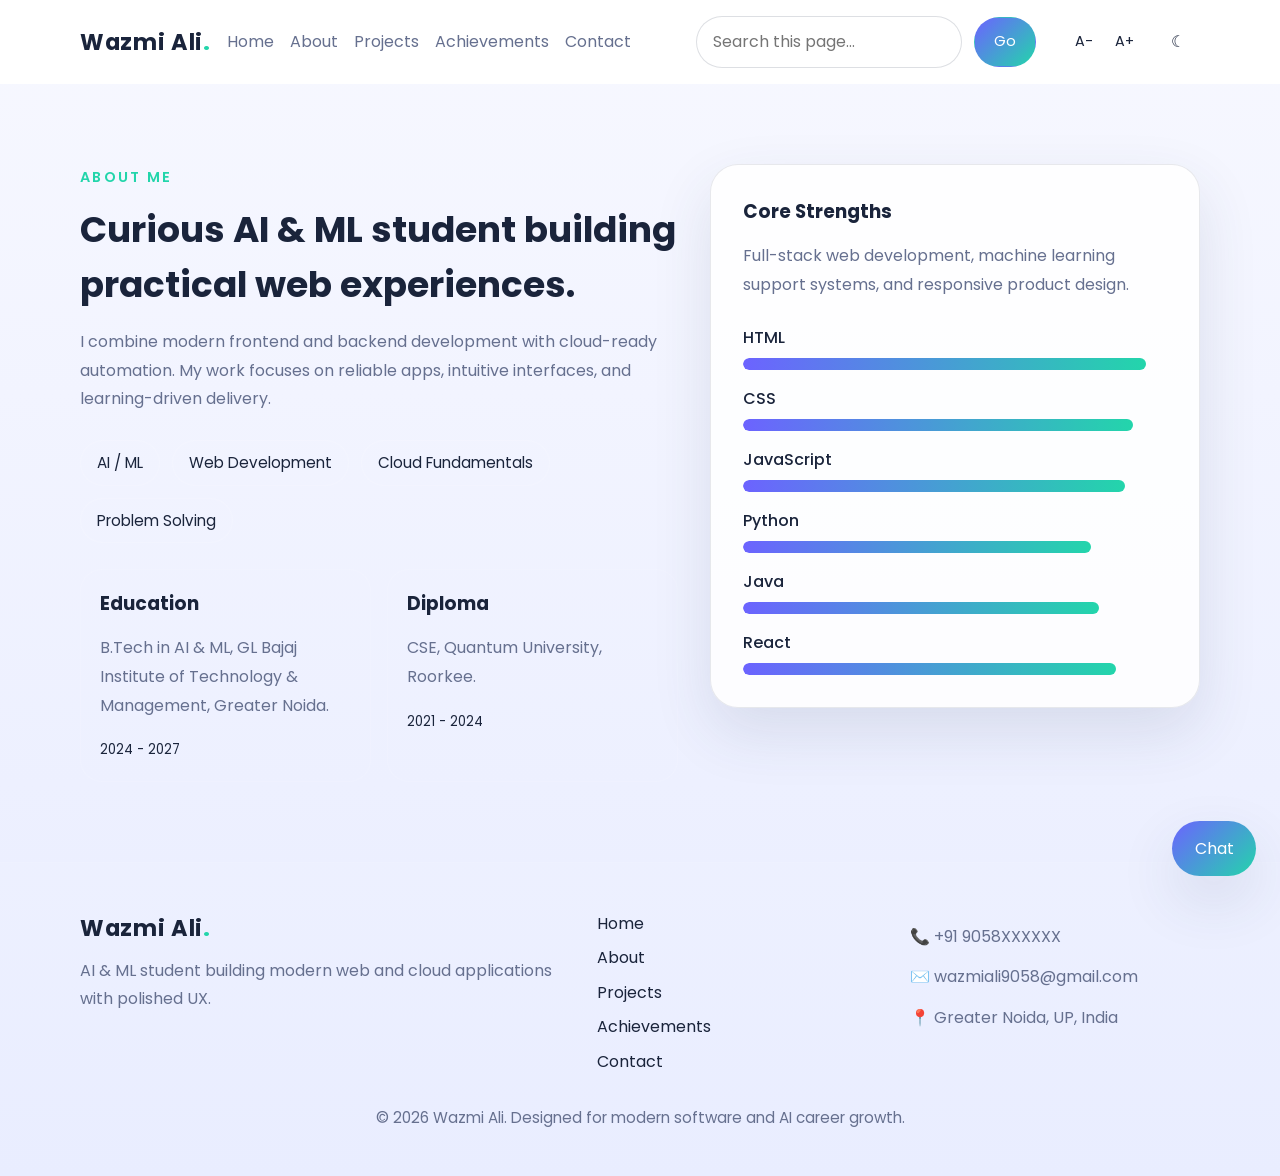
==== about.html @ 854f6082 "Initial upload Profile" ====
<!DOCTYPE html>
<html lang="en">

<head>
      <meta charset="UTF-8" />
      <meta name="viewport" content="width=device-width, initial-scale=1.0" />
      <title>About | Wazmi Ali</title>
      <link rel="preconnect" href="https://fonts.googleapis.com" />
      <link rel="preconnect" href="https://fonts.gstatic.com" crossorigin />
      <link href="https://fonts.googleapis.com/css2?family=Poppins:wght@300;400;500;600;700&family=Roboto:wght@300;400;500;700&display=swap"
            rel="stylesheet" />
      <link rel="stylesheet" href="style.css" />
</head>

<body>
      <div class="loader" id="loader">
            <div class="loader-ring"></div>
            <p>Loading......</p>
      </div>

      <header class="topbar">
            <nav class="navbar container">
                  <a href="index.html" class="brand">Wazmi Ali<span>.</span></a>
                  <span class="page-title" id="pageTitle">About</span>
                  <button class="nav-toggle" id="navToggle" aria-label="Toggle navigation">
                        <span></span><span></span><span></span>
                  </button>
                  <div class="nav-menu" id="navMenu">
                        <button id="navClose" class="nav-close" aria-label="Close navigation">×</button>
                        <a href="index.html" class="nav-link">Home</a>
                        <a href="about.html" class="nav-link active">About</a>
                        <a href="projects.html" class="nav-link">Projects</a>
                        <a href="achievements.html" class="nav-link">Achievements</a>
                        <a href="contact.html" class="nav-link">Contact</a>
                  </div>
                  <form class="search-form" id="searchForm">
                        <input type="search" id="pageSearch" placeholder="Search this page..."
                              aria-label="Search this page" />
                        <button type="submit" class="btn btn-sm btn-primary">Go</button>
                  </form>
                  <div class="font-controls">
                        <button id="fontDecrease" aria-label="Decrease font size">A-</button>
                        <button id="fontIncrease" aria-label="Increase font size">A+</button>
                  </div>
                  <button class="theme-toggle" id="themeToggle" aria-label="Toggle dark mode">☾</button>
            </nav>

      </header>

      <main>
            <section class="section" id="about">
                  <div class="container section-grid">
                        <div class="section-intro fade-up">
                              <span class="section-tag">About Me</span>
                              <h2>Curious AI & ML student building practical web experiences.</h2>
                              <p>I combine modern frontend and backend development with cloud-ready automation. My work
                                    focuses on reliable apps, intuitive interfaces, and learning-driven delivery.</p>
                              <div class="about-badges">
                                    <span>AI / ML</span>
                                    <span>Web Development</span>
                                    <span>Cloud Fundamentals</span>
                                    <span>Problem Solving</span>
                              </div>
                              <div class="about-stats">
                                    <div>
                                          <h3>Education</h3>
                                          <p>B.Tech in AI & ML, GL Bajaj Institute of Technology & Management, Greater
                                                Noida.</p>
                                          <small>2024 - 2027</small>
                                    </div>
                                    <div>
                                          <h3>Diploma</h3>
                                          <p>CSE, Quantum University, Roorkee.</p>
                                          <small>2021 - 2024</small>
                                    </div>
                              </div>
                        </div>
                        <div class="skills-panel fade-up delay-1">
                              <div class="skill-block">
                                    <h3>Core Strengths</h3>
                                    <p>Full-stack web development, machine learning support systems, and responsive
                                          product design.</p>
                              </div>
                              <div class="skill-chart">
                                    <div class="skill-item">
                                          <span>HTML</span>
                                          <div class="progress">
                                                <div style="--width: 95%"></div>
                                          </div>
                                    </div>
                                    <div class="skill-item">
                                          <span>CSS</span>
                                          <div class="progress">
                                                <div style="--width: 92%"></div>
                                          </div>
                                    </div>
                                    <div class="skill-item">
                                          <span>JavaScript</span>
                                          <div class="progress">
                                                <div style="--width: 90%"></div>
                                          </div>
                                    </div>
                                    <div class="skill-item">
                                          <span>Python</span>
                                          <div class="progress">
                                                <div style="--width: 82%"></div>
                                          </div>
                                    </div>
                                    <div class="skill-item">
                                          <span>Java</span>
                                          <div class="progress">
                                                <div style="--width: 84%"></div>
                                          </div>
                                    </div>
                                    <div class="skill-item">
                                          <span>React</span>
                                          <div class="progress">
                                                <div style="--width: 88%"></div>
                                          </div>
                                    </div>
                              </div>
                        </div>
                  </div>
            </section>
      </main>

      <footer class="site-footer">
            <div class="container footer-grid">
                  <div class="footer-brand">
                        <a href="index.html" class="brand">Wazmi Ali<span>.</span></a>
                        <p>AI & ML student building modern web and cloud applications with polished UX.</p>
                  </div>
                  <div class="footer-links">
                        <a href="index.html">Home</a>
                        <a href="about.html">About</a>
                        <a href="projects.html">Projects</a>
                        <a href="achievements.html">Achievements</a>
                        <a href="contact.html">Contact</a>
                  </div>
                  <div class="footer-contact">
                        <p>📞 +91 9058XXXXXX</p>
                        <p><a href="mailto:wazmiali9058@gmail.com">✉️ wazmiali9058@gmail.com</a></p>
                        <p>📍 Greater Noida, UP, India</p>
                  </div>
            </div>
            <p class="footer-copy">© 2026 Wazmi Ali. Designed for modern software and AI career growth.</p>
      </footer>

      <div class="chat-widget" id="chatWidget">
            <button class="chat-toggle" id="chatToggle">Chat</button>
            <div class="chat-panel" id="chatPanel">
                  <div class="chat-header">
                        <h3>Assistant</h3>
                        <button id="chatClose">×</button>
                  </div>
                  <div class="chat-body" id="chatBody">
                        <div class="chat-message bot">Hi! Ask me about the portfolio, skills, or projects.</div>
                  </div>
                  <div class="chat-input-row">
                        <input type="text" id="chatInput" placeholder="Ask a question..." />
                        <button id="chatSend">Send</button>
                  </div>
            </div>
      </div>

      <button class="scroll-top" id="scrollTop" aria-label="Scroll to top">↑</button>

      <div class="nav-overlay" id="navOverlay"></div>

      <script src="script.js"></script>
</body>

</html>
---- style.css ----
:root {
      --bg: #070b18;
      --surface: rgba(10, 16, 35, 0.92);
      --surface-soft: rgba(255, 255, 255, 0.08);
      --text: #edf2ff;
      --muted: #aab4d3;
      --primary: #6c63ff;
      --secondary: #23d5ab;
      --accent: #a274ff;
      --border: rgba(255, 255, 255, 0.12);
      --shadow: 0 28px 80px rgba(0, 0, 0, 0.18);
      --radius: 28px;
}

body {
      margin: 0;
      min-height: 100vh;
      font-family: 'Poppins', sans-serif;
      background: radial-gradient(circle at top left, rgba(108, 99, 255, 0.16), transparent 22%),
            radial-gradient(circle at bottom right, rgba(35, 213, 171, 0.14), transparent 18%),
            linear-gradient(180deg, #050816 0%, #0f1933 100%);
      color: var(--text);
      overflow-x: hidden;
}

body.dark {
      background: #0a0f1f;
      color: #e8ecff;
}

body.light {
      --bg: #f7f8ff;
      --surface: rgba(255, 255, 255, 0.9);
      --surface-soft: rgba(255, 255, 255, 0.95);
      --text: #1a243b;
      --muted: #66708f;
      --border: rgba(32, 42, 72, 0.12);
      --shadow: 0 24px 60px rgba(47, 63, 99, 0.12);
      background: linear-gradient(180deg, #f7f8ff 0%, #e8ecff 100%);
}

body.light .topbar {
      background: rgba(255, 255, 255, 0.92);
      border-bottom-color: rgba(17, 41, 97, 0.08);
}

body.light .glass-card,
body.light .skills-panel,
body.light .contact-info,
body.light .contact-form,
body.light .about-extra,
body.light .project-card,
body.light .loader {
      background: rgba(255, 255, 255, 0.86);
      color: var(--text);
      border-color: rgba(32, 42, 72, 0.1);
}

body.light .btn-secondary,
body.light .btn-outline,
body.light .search-form input,
body.light .chat-input-row input {
      background: rgba(255, 255, 255, 0.95);
      border-color: rgba(32, 42, 72, 0.15);
}

body.light .hero-bg {
      background: radial-gradient(circle at top center, rgba(108, 99, 255, 0.12), transparent 35%),
            radial-gradient(circle at bottom left, rgba(35, 213, 171, 0.12), transparent 30%);
}

img {
      max-width: 100%;
      display: block;
}

a {
      color: inherit;
      text-decoration: none;
}

button,
input,
textarea {
      font: inherit;
}

.container {
      width: min(1120px, calc(100% - 2rem));
      margin: 0 auto;
}

.topbar {
      position: sticky;
      top: 0;
      display: flex;
      align-items: center;
      justify-content: space-between;
      gap: 1rem;
      padding: 1rem 0;
      z-index: 100;
      background-color: #070d30;
}

.brand {
      font-size: 1.4rem;
      font-weight: 700;
      letter-spacing: 0.03em;
}

.brand span {
      color: var(--secondary);
}

.page-title {
      font-size: 1rem;
      font-weight: 500;
      color: var(--text);
      margin-left: 1rem;
      display: none;
}

.navbar {
      display: flex;
      align-items: center;
      gap: 1rem;
      flex-wrap: wrap;
      justify-content: space-between;
}

.nav-menu {
      display: flex;
      align-items: center;
      gap: 1rem;
      justify-content: flex-start;
      flex: 1 1 auto;
      min-width: 200px;
}

.search-form {
      display: flex;
      align-items: center;
      gap: 0.75rem;
      margin-left: auto;
      flex: 0 1 340px;
      min-width: 0;
}

.font-controls {
      display: flex;
      align-items: center;
      gap: 0.5rem;
      margin-left: 1rem;
}

.font-controls button {
      border: none;
      background: rgba(255, 255, 255, 0.05);
      color: var(--text);
      width: 32px;
      height: 32px;
      border-radius: 8px;
      cursor: pointer;
      font-size: 0.9rem;
      transition: background 0.25s ease;
}

.font-controls button:hover {
      background: rgba(108, 99, 255, 0.2);
}

.search-form input {
      min-width: 190px;
      max-width: 320px;
      flex: 1;
      border-radius: 999px;
      border: 1px solid rgba(255, 255, 255, 0.16);
      background: rgba(255, 255, 255, 0.08);
      color: var(--text);
      padding: 0.78rem 1rem;
      outline: none;
      transition: border-color 0.25s ease, box-shadow 0.25s ease;
}

.search-form input:focus {
      border-color: rgba(35, 213, 171, 0.75);
      box-shadow: 0 0 0 4px rgba(35, 213, 171, 0.12);
}

.search-feedback-container {
      padding: 0 0 0.6rem;
      display: none;
}

.search-highlight {
      background: rgba(35, 213, 171, 0.3);
      color: var(--text);
      border-radius: 0.35rem;
      padding: 0 0.15rem;
}

.nav-link {
      color: var(--muted);
      position: relative;
      transition: color 0.25s ease;
}

.nav-link::after {
      content: '';
      position: absolute;
      left: 0;
      bottom: -8px;
      width: 0;
      height: 2px;
      background: linear-gradient(90deg, var(--primary), var(--secondary));
      transition: width 0.25s ease;
}

.nav-link:hover,
.nav-link.active {
      color: var(--text);
}

.nav-link.active::after,
.nav-link:hover::after {
      width: 100%;
}

.theme-toggle,
.nav-toggle {
      border: none;
      background: rgba(255, 255, 255, 0.05);
      color: var(--text);
      width: 44px;
      height: 44px;
      border-radius: 16px;
      cursor: pointer;
}

.nav-toggle {
      display: none;
      flex-direction: column;
      justify-content: space-between;
      padding: 0.7rem 0.55rem;
}

.nav-toggle span {
      display: block;
      height: 3px;
      width: 22px;
      border-radius: 999px;
      background: var(--text);
}

.nav-close {
      display: none;
      align-self: flex-end;
      background: none;
      border: none;
      color: var(--text);
      font-size: 24px;
      cursor: pointer;
      padding: 0.5rem;
      margin-bottom: 0.5rem;
}

.hero-section {
      position: relative;
      padding: 4rem 0 6rem;
}

.hero-bg {
      position: absolute;
      inset: 0;
      background: radial-gradient(circle at top center, rgba(108, 99, 255, 0.18), transparent 35%),
            radial-gradient(circle at bottom left, rgba(35, 213, 171, 0.16), transparent 30%);
      pointer-events: none;
}

.hero-grid {
      display: grid;
      grid-template-columns: 1.2fr 0.8fr;
      align-items: center;
      gap: 2rem;
      position: relative;
      z-index: 1;
}

.hero-copy {
      max-width: 640px;
}

.badge {
      display: inline-flex;
      align-items: center;
      gap: 0.5rem;
      padding: 0.6rem 1rem;
      border-radius: 999px;
      font-size: 0.9rem;
      background: rgba(255, 255, 255, 0.04);
      border: 1px solid rgba(255, 255, 255, 0.1);
      margin-bottom: 1.5rem;
}

.hero-copy h1 {
      margin: 0;
      font-size: clamp(2.8rem, 5vw, 4.6rem);
      line-height: 1.02;
}

.hero-copy .accent {
      color: var(--secondary);
}

.tagline,
.section p,
.project-body p,
.info-card p {
      color: var(--muted);
      line-height: 1.8;
}

.info-card a {
      color: inherit;
      text-decoration: none;
}

.info-card a:hover {
      text-decoration: underline;
}

.typing-line {
      margin: 1.6rem 0 2rem;
      font-weight: 500;
      font-size: 1.05rem;
      display: inline-flex;
      align-items: center;
      gap: 0.5rem;
      color: var(--text);
}

.cursor {
      color: var(--secondary);
      animation: blink 1.2s infinite;
}

.typing-line span,
.typing-line .cursor {
      color: var(--text);
}

@keyframes blink {

      0%,
      50%,
      100% {
            opacity: 1;
      }

      25%,
      75% {
            opacity: 0;
      }
}

.hero-actions {
      display: flex;
      flex-wrap: wrap;
      gap: 1rem;
      margin-bottom: 1.8rem;
}

.hero-contact {
      display: grid;
      gap: 0.75rem;
      margin-bottom: 1.6rem;
      color: var(--muted);
      font-size: 0.98rem;
}

.hero-contact span {
      display: inline-flex;
      align-items: center;
      gap: 0.5rem;
}

.btn {
      display: inline-flex;
      align-items: center;
      justify-content: center;
      gap: 0.5rem;
      padding: 0.95rem 1.7rem;
      border-radius: 999px;
      border: 1px solid transparent;
      cursor: pointer;
      transition: transform 0.25s ease, background 0.25s ease, color 0.25s ease;
}

.btn:hover {
      transform: translateY(-2px);
}

.btn-primary {
      background: linear-gradient(135deg, var(--primary), var(--secondary));
      color: #fff;
}

.btn-secondary,
.btn-outline {
      background: rgba(255, 255, 255, 0.05);
      border-color: rgba(255, 255, 255, 0.12);
      color: var(--text);
}

.btn-outline {
      color: var(--text);
}

.social-links {
      display: flex;
      flex-wrap: wrap;
      gap: 1rem;
}

.social-icon {
      padding: 0.9rem 1.1rem;
      border-radius: 16px;
      background: rgba(255, 255, 255, 0.05);
      color: var(--text);
      transition: transform 0.25s ease, background 0.25s ease;
}

.social-icon:hover {
      transform: translateY(-3px);
      background: rgba(108, 99, 255, 0.14);
}

.glass-card {
      position: relative;
      overflow: hidden;
      background: rgba(255, 255, 255, 0.05);
      border: 1px solid rgba(255, 255, 255, 0.1);
      backdrop-filter: blur(18px);
      border-radius: var(--radius);
      box-shadow: var(--shadow);
}

.profile-card {
      padding: 2rem;
}

.profile-frame {
      width: 100%;
      padding: 1rem;
      border-radius: 32px;
      background: linear-gradient(180deg, rgba(255, 255, 255, 0.14), rgba(255, 255, 255, 0.04));
      display: grid;
      place-items: center;
      margin-bottom: 1.5rem;
}

.profile-frame img {
      width: 100%;
      max-width: 240px;
      border-radius: 30px;
}

.profile-info h2 {
      margin: 0 0 0.75rem;
}

.profile-info p {
      margin: 0 0 1.25rem;
}

.profile-meta {
      display: flex;
      justify-content: space-between;
      align-items: center;
      gap: 1rem;
      padding: 1rem 1.2rem;
      background: rgba(255, 255, 255, 0.06);
      border-radius: 20px;
}

.profile-meta span {
      color: var(--muted);
}

.section {
      padding: 5rem 0;
}

.section-alt {
      background: rgba(255, 255, 255, 0.02);
}

.section-tag {
      font-size: 0.9rem;
      font-weight: 600;
      color: var(--secondary);
      text-transform: uppercase;
      letter-spacing: 0.16em;
}

.section h2 {
      margin-top: 0.8rem;
      margin-bottom: 1rem;
      font-size: clamp(2rem, 2.8vw, 3.2rem);
}

.section-grid {
      display: grid;
      grid-template-columns: 1.1fr 0.9fr;
      gap: 2rem;
      align-items: start;
}

.about-stats {
      display: flex;
      gap: 1rem;
      flex-wrap: wrap;
      margin-top: 1.6rem;
}

.about-badges {
      display: flex;
      flex-wrap: wrap;
      gap: 0.75rem;
      margin-top: 1.6rem;
}

.about-badges span {
      padding: 0.65rem 1rem;
      border-radius: 999px;
      background: rgba(255, 255, 255, 0.06);
      border: 1px solid rgba(255, 255, 255, 0.1);
      font-size: 0.95rem;
}

.about-extra {
      grid-column: 1 / -1;
      background: rgba(255, 255, 255, 0.05);
      border: 1px solid rgba(255, 255, 255, 0.1);
      border-radius: var(--radius);
      padding: 1.8rem;
      margin-top: 1.8rem;
}

.about-extra h3 {
      margin-top: 0;
}

.about-extra ul {
      margin: 0.85rem 0 0;
      padding-left: 1.25rem;
      color: var(--muted);
}

.about-extra li {
      margin-bottom: 0.65rem;
}

.about-stats div {
      background: rgba(255, 255, 255, 0.04);
      border: 1px solid rgba(255, 255, 255, 0.08);
      padding: 1.2rem;
      border-radius: 22px;
      flex: 1 1 160px;
}

.about-stats h3 {
      margin: 0 0 0.4rem;
}

.skills-panel {
      padding: 2rem;
      border-radius: var(--radius);
      background: rgba(255, 255, 255, 0.05);
      border: 1px solid rgba(255, 255, 255, 0.1);
      box-shadow: var(--shadow);
}

.skill-block h3 {
      margin: 0 0 0.4rem;
}

.skill-chart {
      display: grid;
      gap: 1rem;
      margin-top: 1.6rem;
}

.skill-item {
      display: grid;
      gap: 0.5rem;
}

.skill-item span {
      display: inline-flex;
      justify-content: space-between;
      font-weight: 500;
}

.progress {
      width: 100%;
      height: 0.75rem;
      border-radius: 999px;
      background: rgba(255, 255, 255, 0.1);
      overflow: hidden;
}

.progress div {
      width: var(--width);
      height: 100%;
      border-radius: inherit;
      background: linear-gradient(90deg, var(--primary), var(--secondary));
}

.section-header,
.project-filter,
.project-grid,
.contact-grid {
      margin-top: 2rem;
}

.project-filter {
      display: flex;
      flex-wrap: wrap;
      gap: 0.85rem;
      margin-bottom: 2rem;
}

.filter-btn {
      padding: 0.9rem 1.4rem;
      border-radius: 999px;
      border: 1px solid rgba(255, 255, 255, 0.1);
      background: rgba(255, 255, 255, 0.04);
      color: var(--text);
      cursor: pointer;
      transition: transform 0.25s ease, background 0.25s ease;
}

.filter-btn:hover,
.filter-btn.active {
      background: linear-gradient(135deg, rgba(108, 99, 255, 0.18), rgba(35, 213, 171, 0.18));
      transform: translateY(-1px);
}

.project-grid {
      display: grid;
      grid-template-columns: repeat(auto-fit, minmax(280px, 1fr));
      gap: 1.6rem;
}

.hero-grid {
      grid-template-columns: minmax(0, 1.2fr) minmax(0, 0.8fr);
      align-items: start;
      gap: 2rem;
}

.project-actions {
      justify-content: flex-start;
}

.hero-contact {
      font-size: 0.95rem;
}

.project-card {
      border-radius: 28px;
      overflow: hidden;
      background: rgba(255, 255, 255, 0.05);
      border: 1px solid rgba(255, 255, 255, 0.1);
      box-shadow: var(--shadow);
      transition: transform 0.35s ease, border-color 0.35s ease;
}

.project-card:hover {
      transform: translateY(-8px);
      border-color: rgba(108, 99, 255, 0.28);
}

.github-work-card {
      display: grid;
      grid-template-columns: 1fr;
      background: rgba(108, 99, 255, 0.08);
      border: 1px solid rgba(108, 99, 255, 0.18);
      padding: 1.8rem;
      border-radius: 28px;
      margin-bottom: 2rem;
}

.github-work-copy h3 {
      margin: 0 0 0.75rem;
}

.github-work-copy p {
      margin: 0 0 1rem;
      color: var(--secondary);
      line-height: 1.8;
}

.github-work-copy a {
      color: var(--primary);
      text-decoration: underline;
}

.lang-badges,
.project-tech-icons {
      display: flex;
      flex-wrap: wrap;
      gap: 0.65rem;
      margin-bottom: 1rem;
}

.lang-badges span,
.project-tech-icons span {
      display: inline-flex;
      align-items: center;
      padding: 0.5rem 0.9rem;
      border-radius: 999px;
      background: rgba(255, 255, 255, 0.08);
      border: 1px solid rgba(255, 255, 255, 0.12);
      font-size: 0.88rem;
      color: var(--secondary);
}

.project-thumb {
      height: 220px;
      background: linear-gradient(135deg, rgba(108, 99, 255, 0.25), rgba(35, 213, 171, 0.2));
      position: relative;
}

.project-thumb::after {
      content: '';
      position: absolute;
      inset: 0;
      background: radial-gradient(circle at top left, rgba(255, 255, 255, 0.18), transparent 25%);
}

.project-body {
      padding: 1.7rem;
}

.project-body h3 {
      margin: 0 0 0.85rem;
}

.tech-stack {
      color: var(--secondary);
      font-size: 0.95rem;
      margin-bottom: 1.35rem;
}

.project-actions {
      display: flex;
      gap: 0.85rem;
      flex-wrap: wrap;
}

.btn-sm {
      padding: 0.85rem 1.2rem;
      font-size: 0.92rem;
}

.project-more {
      margin-top: 1rem;
      padding: 1rem;
      background: rgba(255, 255, 255, 0.05);
      border-radius: 12px;
      border: 1px solid rgba(255, 255, 255, 0.1);
}

.project-more p {
      margin: 0 0 1rem 0;
      color: var(--secondary);
      line-height: 1.6;
}

.project-more p:last-child {
      margin-bottom: 0;
}

.achievements-grid {
      display: grid;
      grid-template-columns: repeat(auto-fit, minmax(300px, 1fr));
      gap: 2rem;
      margin-top: 2rem;
}

.achievement-card {
      border-radius: 28px;
      overflow: hidden;
      background: rgba(255, 255, 255, 0.05);
      border: 1px solid rgba(255, 255, 255, 0.1);
      box-shadow: var(--shadow);
      transition: transform 0.35s ease, border-color 0.35s ease;
}

.achievement-card:hover {
      transform: translateY(-8px);
      border-color: rgba(108, 99, 255, 0.28);
}

.achievement-thumb {
      height: 200px;
      background: linear-gradient(135deg, rgba(108, 99, 255, 0.25), rgba(35, 213, 171, 0.2));
      display: flex;
      align-items: center;
      justify-content: center;
      position: relative;
}

.achievement-thumb img {
      max-width: 100%;
      max-height: 100%;
      object-fit: contain;
}

.achievement-thumb::after {
      content: '';
      position: absolute;
      inset: 0;
      background: radial-gradient(circle at top left, rgba(255, 255, 255, 0.18), transparent 25%);
}

.achievement-body {
      padding: 1.7rem;
}

.achievement-body h3 {
      margin: 0 0 0.85rem;
}

.achievement-date {
      color: var(--secondary);
      font-size: 0.9rem;
      margin-top: 1rem;
}

.section .contact-grid {
      display: grid;
      grid-template-columns: 1fr 1.1fr;
      gap: 2rem;
      align-items: start;
}

.contact-info {
      padding: 2rem;
      border-radius: var(--radius);
      background: rgba(255, 255, 255, 0.05);
      border: 1px solid rgba(255, 255, 255, 0.1);
      box-shadow: var(--shadow);
}

.info-card {
      background: rgba(255, 255, 255, 0.05);
      border: 1px solid rgba(255, 255, 255, 0.1);
      padding: 1.3rem;
      border-radius: 22px;
      margin-top: 1rem;
}

.site-footer {
      padding: 3rem 0 2rem;
      background: rgba(255, 255, 255, 0.04);
      border-top: 1px solid rgba(255, 255, 255, 0.08);
}

.site-footer .footer-grid {
      display: grid;
      grid-template-columns: 1.7fr 1fr 1fr;
      gap: 1.5rem;
      align-items: start;
}

.footer-brand p,
.footer-contact p {
      margin: 0.75rem 0 0;
      color: var(--muted);
      line-height: 1.8;
}

.footer-contact a,
.hero-contact a {
      color: inherit;
      text-decoration: none;
}

.footer-contact a:hover,
.hero-contact a:hover {
      text-decoration: underline;
}

.footer-links {
      display: flex;
      flex-direction: column;
      gap: 0.6rem;
}

.footer-links a {
      color: var(--text);
      transition: color 0.2s ease;
}

.footer-links a:hover {
      color: var(--secondary);
}

.footer-copy {
      margin-top: 2rem;
      color: var(--muted);
      font-size: 0.95rem;
      text-align: center;
}

.contact-links {
      display: flex;
      gap: 0.85rem;
      flex-wrap: wrap;
      padding: 1.3rem;
}

.contact-links a {
      color: var(--text);
      background: rgba(255, 255, 255, 0.05);
      border-radius: 18px;
      padding: 0.75rem 1rem;
      transition: transform 0.25s ease, background 0.25s ease;
}

.contact-links a:hover {
      transform: translateY(-2px);
      background: rgba(108, 99, 255, 0.16);
}

.contact-form {
      padding: 2rem;
      border-radius: var(--radius);
      background: rgba(255, 255, 255, 0.05);
      border: 1px solid rgba(255, 255, 255, 0.1);
      box-shadow: var(--shadow);
}

.form-row {
      display: grid;
      gap: 0.7rem;
      margin-bottom: 1.3rem;
}

.form-row label {
      font-size: 0.95rem;
      color: var(--muted);
}

.form-row input,
.form-row textarea {
      width: 100%;
      border: 1px solid rgba(255, 255, 255, 0.12);
      background: rgba(255, 255, 255, 0.05);
      color: var(--text);
      padding: 1rem 1.1rem;
      border-radius: 18px;
      outline: none;
      transition: border-color 0.25s ease, box-shadow 0.25s ease;
}

.form-row input:focus,
.form-row textarea:focus {
      border-color: rgba(108, 99, 255, 0.55);
      box-shadow: 0 0 0 4px rgba(108, 99, 255, 0.12);
}

.form-result {
      margin-top: 1rem;
      min-height: 1.4rem;
      color: var(--secondary);
}

.chat-widget {
      position: fixed;
      right: 1.5rem;
      bottom: 1.5rem;
      z-index: 80;
}

.chat-toggle {
      border: none;
      border-radius: 999px;
      padding: 0.95rem 1.4rem;
      background: linear-gradient(135deg, var(--primary), var(--secondary));
      color: #fff;
      cursor: pointer;
      box-shadow: var(--shadow);
}

.loader {
      position: fixed;
      inset: 0;
      display: grid;
      place-items: center;
      gap: 1rem;
      background: #050917;
      z-index: 200;
      color: #fff;
}

.loader-ring {
      width: 72px;
      height: 72px;
      border: 6px solid rgba(255, 255, 255, 0.16);
      border-top-color: var(--secondary);
      border-radius: 50%;
      animation: spin 1.2s linear infinite;
}

@keyframes spin {
      to {
            transform: rotate(360deg);
      }
}

.chat-panel {
      width: min(340px, calc(100vw - 2rem));
      max-height: 520px;
      display: none;
      flex-direction: column;
      margin-top: 1rem;
      background: rgba(12, 18, 39, 0.96);
      border: 1px solid rgba(255, 255, 255, 0.12);
      border-radius: 28px;
      overflow: hidden;
      box-shadow: var(--shadow);
}

.chat-header {
      display: flex;
      align-items: center;
      justify-content: space-between;
      padding: 1rem 1.2rem;
      background: rgba(255, 255, 255, 0.05);
}

.chat-header h3 {
      margin: 0;
}

.chat-header button {
      border: none;
      background: none;
      font-size: 1.4rem;
      color: var(--text);
      cursor: pointer;
}

.chat-body {
      padding: 1rem;
      display: grid;
      gap: 0.85rem;
      max-height: 320px;
      overflow-y: auto;
}

.chat-message {
      max-width: 88%;
      padding: 0.95rem 1rem;
      border-radius: 22px;
      line-height: 1.6;
      color: var(--text);
}

.chat-message.bot {
      background: rgba(255, 255, 255, 0.08);
      align-self: start;
}

.chat-message.user {
      background: rgba(35, 213, 171, 0.12);
      align-self: end;
}

.chat-input-row {
      display: grid;
      grid-template-columns: 1fr auto;
      gap: 0.75rem;
      padding: 1rem;
      background: rgba(255, 255, 255, 0.03);
}

.chat-input-row input {
      padding: 0.95rem 1rem;
      border-radius: 18px;
      border: 1px solid rgba(255, 255, 255, 0.12);
      background: rgba(255, 255, 255, 0.05);
}

.chat-input-row button {
      border: none;
      border-radius: 18px;
      padding: 0.95rem 1rem;
      background: var(--secondary);
      color: #08101f;
      cursor: pointer;
}

.scroll-top {
      position: fixed;
      right: 1.5rem;
      bottom: 6rem;
      width: 48px;
      height: 48px;
      border-radius: 50%;
      border: none;
      background: linear-gradient(135deg, var(--primary), var(--secondary));
      color: #fff;
      cursor: pointer;
      display: none;
      align-items: center;
      justify-content: center;
      box-shadow: var(--shadow);
}

.fade-up {
      opacity: 0;
      transform: translateY(30px);
      transition: transform 0.8s ease, opacity 0.8s ease;
}

.fade-up.show {
      opacity: 1;
      transform: translateY(0);
}

.delay-1 {
      transition-delay: 0.18s;
}

@media (max-width: 980px) {

      .hero-grid,
      .section-grid,
      .project-grid,
      .contact-grid {
            grid-template-columns: 1fr;
      }

      .hero-grid {
            row-gap: 2rem;
      }

      .container {
            width: min(100%, calc(100% - 1.5rem));
      }

      .section {
            padding: 3.5rem 0;
      }

      .hero-copy {
            max-width: none;
      }

      .skills-panel,
      .about-extra,
      .contact-form,
      .profile-card {
            padding: 1.6rem;
      }

      .footer-grid {
            grid-template-columns: 1fr;
      }

      .project-filter {
            justify-content: flex-start;
      }

      .hero-section {
            padding-top: 3rem;
      }

      .nav-menu {
            position: fixed;
            top: 0;
            bottom: 0;
            left: 0;
            right: 0;
            background: rgba(8, 12, 28, 1);
            border: 1px solid rgba(255, 255, 255, 0.1);
            border-radius: 0;
            backdrop-filter: blur(18px);
            flex-direction: column;
            padding: 1rem;
            gap: 0.75rem;
            display: none;
            box-shadow: 0 32px 80px rgba(0, 0, 0, 0.2);
            z-index: 1001;
            pointer-events: none;
      }

      .nav-menu.show {
            display: flex;
            pointer-events: auto;
      }

      .nav-overlay {
            position: fixed;
            top: 0;
            left: 0;
            width: 100%;
            height: 100%;
            background: rgba(0, 0, 0, 0.5);
            z-index: 1000;
            display: none;
            transition: opacity 0.2s ease;
      }

      .nav-overlay.show {
            display: block;
      }

      .nav-toggle {
            display: flex;
      }

      .nav-close {
            display: block;
      }

      .search-form,
      .font-controls,
      .theme-toggle,
      .nav-toggle {
            width: auto;
      }

      .search-form,
      .font-controls,
      .theme-toggle {
            display: none;
      }

      .font-controls {
            margin-left: 0;
            margin-top: 0.75rem;
      }

      .nav-link {
            width: 100%;
            padding: 0.95rem 1rem;
            border-radius: 18px;
            background: rgba(255, 255, 255, 0.03);
            text-align: center;
            pointer-events: auto;
      }
}

@media (max-width: 760px) {
      .navbar {
            flex-wrap: wrap;
            align-items: flex-start;
      }

      .search-form {
            width: 100%;
            margin: 0.75rem 0 0;
      }

      .font-controls {
            margin-left: 0;
            margin-top: 0.75rem;
      }

      .search-form input {
            max-width: 100%;
      }

      .search-feedback-container {
            display: block;
      }

      .theme-toggle {
            margin-left: 0;
      }

      .hero-actions .btn,
      .social-links {
            width: 100%;
      }

      .hero-actions {
            gap: 0.8rem;
      }

      .hero-copy,
      .hero-card {
            width: 100%;
      }

      .project-thumb {
            height: 180px;
      }

      .hero-card,
      .project-card,
      .contact-info,
      .contact-form,
      .about-extra,
      .skills-panel {
            border-radius: 24px;
      }

      .section {
            padding: 2.8rem 0;
      }

      .project-grid {
            grid-template-columns: 1fr;
      }
}

.modal {
      display: none;
      position: fixed;
      z-index: 1000;
      left: 0;
      top: 0;
      width: 100%;
      height: 100%;
      background-color: rgba(0, 0, 0, 0.9);
      justify-content: center;
      align-items: center;
}

.modal-content {
      position: relative;
      width: 100vw;
      height: 100vh;
      display: flex;
      justify-content: center;
      align-items: center;
}

.modal-img {
      width: 100%;
      height: 100%;
      object-fit: contain;
}

.close {
      position: absolute;
      top: 20px;
      right: 20px;
      color: #fff;
      font-size: 40px;
      font-weight: bold;
      cursor: pointer;
      background: rgba(0, 0, 0, 0.5);
      border-radius: 50%;
      width: 50px;
      height: 50px;
      display: flex;
      justify-content: center;
      align-items: center;
      z-index: 1001;
}

.nav-btn {
      position: absolute;
      top: 50%;
      transform: translateY(-50%);
      background: rgba(0, 0, 0, 0.5);
      color: white;
      border: none;
      padding: 16px;
      cursor: pointer;
      font-size: 24px;
      border-radius: 50%;
      z-index: 1001;
}

.nav-btn:hover {
      background: rgba(0, 0, 0, 0.8);
}

.prev {
      left: 20px;
}

.next {
      right: 20px;
}

@media (max-width: 520px) {
      .hero-copy h1 {
            font-size: 2.8rem;
      }

      .hero-actions,
      .social-links {
            flex-direction: column;
      }

      .hero-contact {
            font-size: 0.92rem;
      }

      .btn,
      .btn-sm {
            width: 100%;
      }

      .footer-grid,
      .project-grid {
            grid-template-columns: 1fr;
      }

      .font-controls {
            display: none;
      }

      .chat-widget {
            left: 0.75rem;
            right: 0.75rem;
            bottom: 1rem;
      }

      .chat-panel {
            width: min(100%, calc(100vw - 1.5rem));
            right: 0;
            left: 0;
            margin: 0 auto;
            border-radius: 20px;
      }

      .about-stats {
            flex-direction: column;
      }
}

body.dark {
      --bg: #050713;
      --surface: rgba(8, 12, 26, 0.93);
      --surface-soft: rgba(255, 255, 255, 0.04);
      --text: #e8edff;
      --muted: #abb6dc;
      --border: rgba(255, 255, 255, 0.08);
}
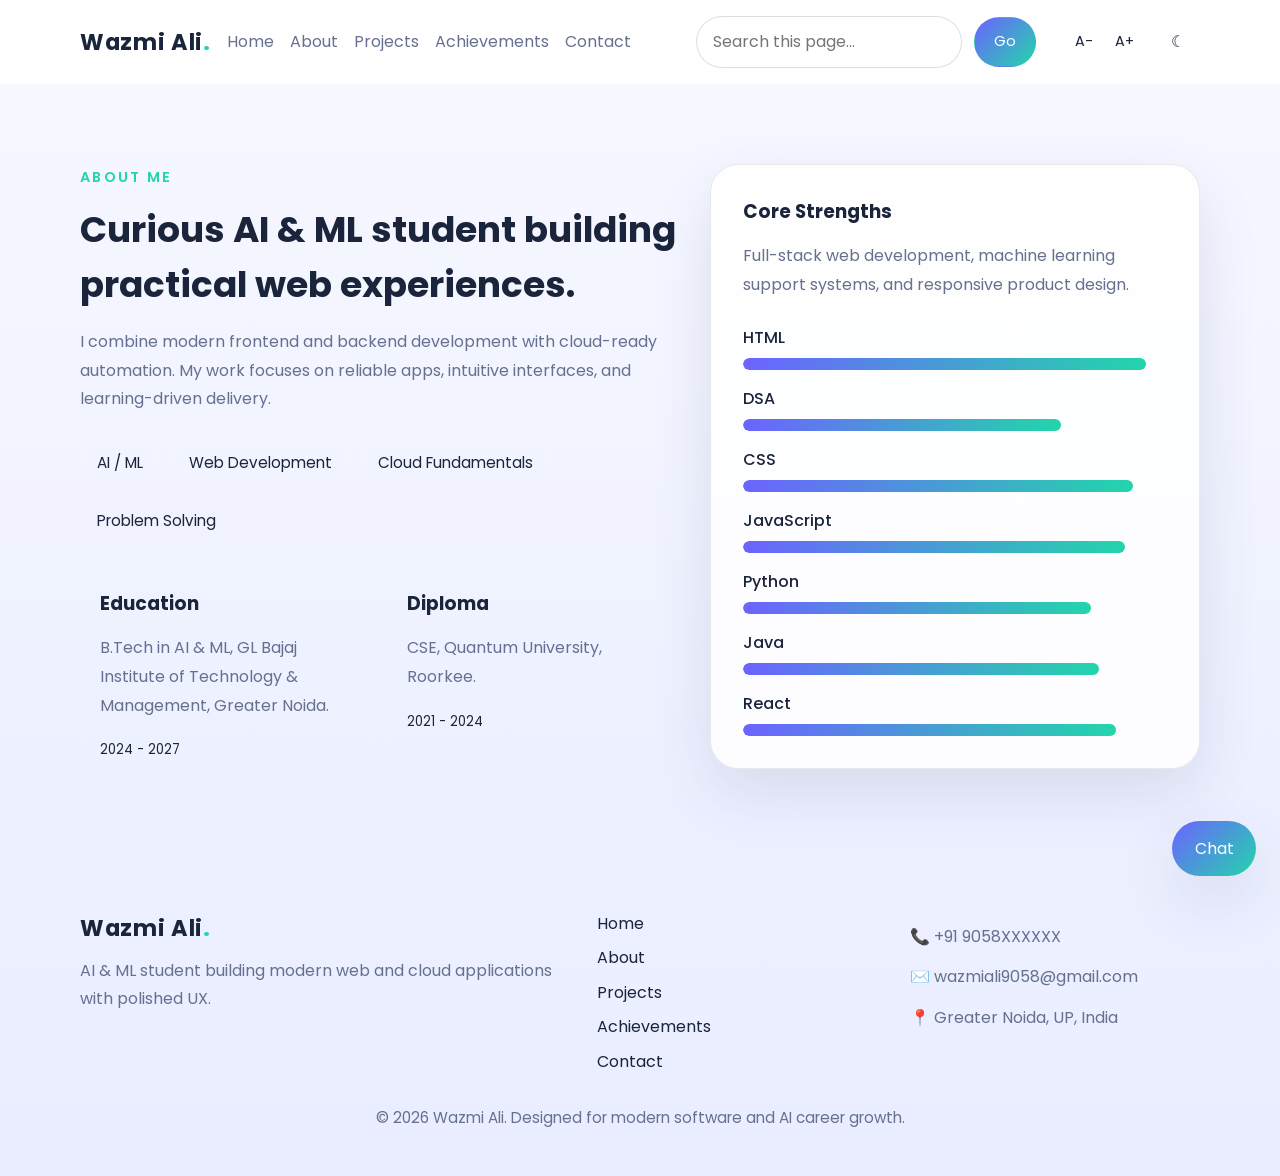
==== commit 0a73b264: "New Update profile" ====
--- a/about.html
+++ b/about.html
@@ -15,14 +15,15 @@
 <body>
       <div class="loader" id="loader">
             <div class="loader-ring"></div>
-            <p>Loading......</p>
+            <p>Loading</p>
       </div>
 
       <header class="topbar">
             <nav class="navbar container">
                   <a href="index.html" class="brand">Wazmi Ali<span>.</span></a>
                   <span class="page-title" id="pageTitle">About</span>
-                  <button class="nav-toggle" id="navToggle" aria-label="Toggle navigation">
+                  <button class="nav-toggle" id="navToggle" aria-label="Toggle navigation" aria-controls="navMenu"
+                        aria-expanded="false">
                         <span></span><span></span><span></span>
                   </button>
                   <div class="nav-menu" id="navMenu">
@@ -86,6 +87,12 @@
                                           <span>HTML</span>
                                           <div class="progress">
                                                 <div style="--width: 95%"></div>
+                                          </div>
+                                    </div>
+                                    <div class="skill-item">
+                                          <span>DSA</span>
+                                          <div class="progress">
+                                                <div style="--width: 75%"></div>
                                           </div>
                                     </div>
                                     <div class="skill-item">
--- a/style.css
+++ b/style.css
@@ -12,6 +12,12 @@
       --radius: 28px;
 }
 
+*,
+*::before,
+*::after {
+      box-sizing: border-box;
+}
+
 body {
       margin: 0;
       min-height: 100vh;
@@ -64,6 +70,31 @@
       border-color: rgba(32, 42, 72, 0.15);
 }
 
+body.light .chat-panel {
+      background: rgba(255, 255, 255, 0.98);
+      border-color: rgba(32, 42, 72, 0.12);
+      color: var(--text);
+}
+
+body.light .chat-header,
+body.light .chat-input-row {
+      background: rgba(17, 41, 97, 0.04);
+}
+
+body.light .chat-message.bot {
+      background: rgba(17, 41, 97, 0.08);
+      color: var(--text);
+}
+
+body.light .chat-message.user {
+      background: rgba(35, 213, 171, 0.18);
+      color: #142033;
+}
+
+body.light .chat-input-row button {
+      color: #0b1730;
+}
+
 body.light .hero-bg {
       background: radial-gradient(circle at top center, rgba(108, 99, 255, 0.12), transparent 35%),
             radial-gradient(circle at bottom left, rgba(35, 213, 171, 0.12), transparent 30%);
@@ -126,6 +157,7 @@
       gap: 1rem;
       flex-wrap: wrap;
       justify-content: space-between;
+      min-width: 0;
 }
 
 .nav-menu {
@@ -203,6 +235,9 @@
       color: var(--muted);
       position: relative;
       transition: color 0.25s ease;
+      display: block;
+      touch-action: manipulation;
+      -webkit-tap-highlight-color: transparent;
 }
 
 .nav-link::after {
@@ -288,6 +323,7 @@
 
 .hero-copy {
       max-width: 640px;
+      min-width: 0;
 }
 
 .badge {
@@ -875,6 +911,12 @@
       align-items: start;
 }
 
+.footer-brand,
+.footer-links,
+.footer-contact {
+      min-width: 0;
+}
+
 .footer-brand p,
 .footer-contact p {
       margin: 0.75rem 0 0;
@@ -888,6 +930,17 @@
       text-decoration: none;
 }
 
+.footer-contact p,
+.footer-contact a,
+.hero-contact span,
+.hero-contact a,
+.contact-links a,
+.info-card a {
+      max-width: 100%;
+      overflow-wrap: anywhere;
+      word-break: break-word;
+}
+
 .footer-contact a:hover,
 .hero-contact a:hover {
       text-decoration: underline;
@@ -900,6 +953,8 @@
 }
 
 .footer-links a {
+      display: inline-flex;
+      align-items: center;
       color: var(--text);
       transition: color 0.2s ease;
 }
@@ -1032,6 +1087,7 @@
       border-radius: 28px;
       overflow: hidden;
       box-shadow: var(--shadow);
+      color: var(--text);
 }
 
 .chat-header {
@@ -1060,6 +1116,7 @@
       gap: 0.85rem;
       max-height: 320px;
       overflow-y: auto;
+      background: transparent;
 }
 
 .chat-message {
@@ -1093,6 +1150,12 @@
       border-radius: 18px;
       border: 1px solid rgba(255, 255, 255, 0.12);
       background: rgba(255, 255, 255, 0.05);
+      color: var(--text);
+      outline: none;
+}
+
+.chat-input-row input::placeholder {
+      color: var(--muted);
 }
 
 .chat-input-row button {
@@ -1138,6 +1201,10 @@
 
 @media (max-width: 980px) {
 
+      .topbar {
+            padding: 0.85rem 0;
+      }
+
       .hero-grid,
       .section-grid,
       .project-grid,
@@ -1170,6 +1237,7 @@
 
       .footer-grid {
             grid-template-columns: 1fr;
+            gap: 1.25rem;
       }
 
       .project-filter {
@@ -1178,6 +1246,24 @@
 
       .hero-section {
             padding-top: 3rem;
+      }
+
+      .navbar {
+            display: grid;
+            grid-template-columns: minmax(0, 1fr) auto;
+            align-items: center;
+            gap: 0.6rem 1rem;
+      }
+
+      .brand {
+            min-width: 0;
+            font-size: 1.2rem;
+      }
+
+      .page-title {
+            display: block;
+            margin-left: 0;
+            color: var(--muted);
       }
 
       .nav-menu {
@@ -1185,23 +1271,30 @@
             top: 0;
             bottom: 0;
             left: 0;
-            right: 0;
-            background: rgba(8, 12, 28, 1);
-            border: 1px solid rgba(255, 255, 255, 0.1);
-            border-radius: 0;
+            width: min(82vw, 340px);
+            background: rgb(12, 18, 42);
+
+            border-right: 1px solid rgba(255, 255, 255, 0.1);
+            border-radius: 0 24px 24px 0;
             backdrop-filter: blur(18px);
             flex-direction: column;
+            align-items: stretch;
             padding: 1rem;
             gap: 0.75rem;
-            display: none;
+            display: flex;
+            overflow-y: auto;
             box-shadow: 0 32px 80px rgba(0, 0, 0, 0.2);
             z-index: 1001;
+            opacity: 0;
             pointer-events: none;
+            transform: translateX(-110%);
+            transition: transform 0.28s ease, opacity 0.28s ease;
       }
 
       .nav-menu.show {
-            display: flex;
+            opacity: 1;
             pointer-events: auto;
+            transform: translateX(0);
       }
 
       .nav-overlay {
@@ -1210,7 +1303,7 @@
             left: 0;
             width: 100%;
             height: 100%;
-            background: rgba(0, 0, 0, 0.5);
+            /* background: rgba(0, 0, 0, 0.5); */
             z-index: 1000;
             display: none;
             transition: opacity 0.2s ease;
@@ -1222,10 +1315,14 @@
 
       .nav-toggle {
             display: flex;
+            justify-self: normal;
       }
 
       .nav-close {
             display: block;
+            margin-left: auto;
+            font-size: 2rem;
+            line-height: 1;
       }
 
       .search-form,
@@ -1251,37 +1348,37 @@
             padding: 0.95rem 1rem;
             border-radius: 18px;
             background: rgba(255, 255, 255, 0.03);
-            text-align: center;
+            text-align: left;
             pointer-events: auto;
+      }
+
+      .nav-link::after {
+            display: none;
+      }
+
+      .hero-actions,
+      .social-links,
+      .contact-links {
+            width: 100%;
+      }
+
+      .social-icon,
+      .contact-links a {
+            width: 100%;
+            justify-content: center;
+      }
+
+      .project-body,
+      .achievement-body,
+      .github-work-card {
+            padding: 1.4rem;
       }
 }
 
 @media (max-width: 760px) {
       .navbar {
-            flex-wrap: wrap;
-            align-items: flex-start;
-      }
-
-      .search-form {
-            width: 100%;
-            margin: 0.75rem 0 0;
-      }
-
-      .font-controls {
-            margin-left: 0;
-            margin-top: 0.75rem;
-      }
-
-      .search-form input {
-            max-width: 100%;
-      }
-
-      .search-feedback-container {
-            display: block;
-      }
-
-      .theme-toggle {
-            margin-left: 0;
+            grid-template-columns: minmax(0, 1fr) auto;
+            align-items: start;
       }
 
       .hero-actions .btn,
@@ -1298,7 +1395,47 @@
             width: 100%;
       }
 
+      .hero-copy h1 {
+            font-size: clamp(2.3rem, 11vw, 3.5rem);
+      }
+
+      .hero-contact {
+            gap: 0.9rem;
+      }
+
+      .footer-contact,
+      .footer-links,
+      .footer-brand {
+            width: 100%;
+      }
+
+      .site-footer {
+            padding: 2.5rem 0 1.6rem;
+      }
+
+      .site-footer .footer-grid {
+            gap: 1rem;
+      }
+
+      .footer-contact p,
+      .footer-links a {
+            text-align: left;
+      }
+
+      .footer-links {
+            gap: 0.8rem;
+      }
+
+      .footer-copy {
+            margin-top: 1.4rem;
+            padding: 0 0.5rem;
+      }
+
       .project-thumb {
+            height: 180px;
+      }
+
+      .achievement-thumb {
             height: 180px;
       }
 
@@ -1393,8 +1530,24 @@
 }
 
 @media (max-width: 520px) {
+      .container {
+            width: min(100%, calc(100% - 1rem));
+      }
+
+      .topbar {
+            padding: 0.75rem 0;
+      }
+
+      .brand {
+            font-size: 1.05rem;
+      }
+
+      .page-title {
+            font-size: 0.9rem;
+      }
+
       .hero-copy h1 {
-            font-size: 2.8rem;
+            font-size: clamp(2rem, 12vw, 2.7rem);
       }
 
       .hero-actions,
@@ -1406,6 +1559,23 @@
             font-size: 0.92rem;
       }
 
+      .footer-contact p,
+      .footer-contact a,
+      .hero-contact span,
+      .hero-contact a {
+            font-size: 0.92rem;
+      }
+
+      .footer-brand p,
+      .footer-contact p,
+      .footer-links a {
+            line-height: 1.7;
+      }
+
+      .hero-section {
+            padding: 2rem 0 4rem;
+      }
+
       .btn,
       .btn-sm {
             width: 100%;
@@ -1414,6 +1584,10 @@
       .footer-grid,
       .project-grid {
             grid-template-columns: 1fr;
+      }
+
+      .site-footer .footer-grid {
+            gap: 0.9rem;
       }
 
       .font-controls {
@@ -1436,6 +1610,21 @@
 
       .about-stats {
             flex-direction: column;
+      }
+
+      .profile-card,
+      .contact-info,
+      .contact-form,
+      .skills-panel,
+      .about-extra,
+      .project-body,
+      .achievement-body,
+      .github-work-card {
+            padding: 1.2rem;
+      }
+
+      .nav-menu {
+            width: min(88vw, 320px);
       }
 }
 
@@ -1446,4 +1635,16 @@
       --text: #e8edff;
       --muted: #abb6dc;
       --border: rgba(255, 255, 255, 0.08);
+}
+
+.hero-card,
+.section-intro,
+.skills-panel,
+.about-extra,
+.contact-info,
+.contact-form,
+.project-card,
+.achievement-card,
+.github-work-card {
+      min-width: 0;
 }
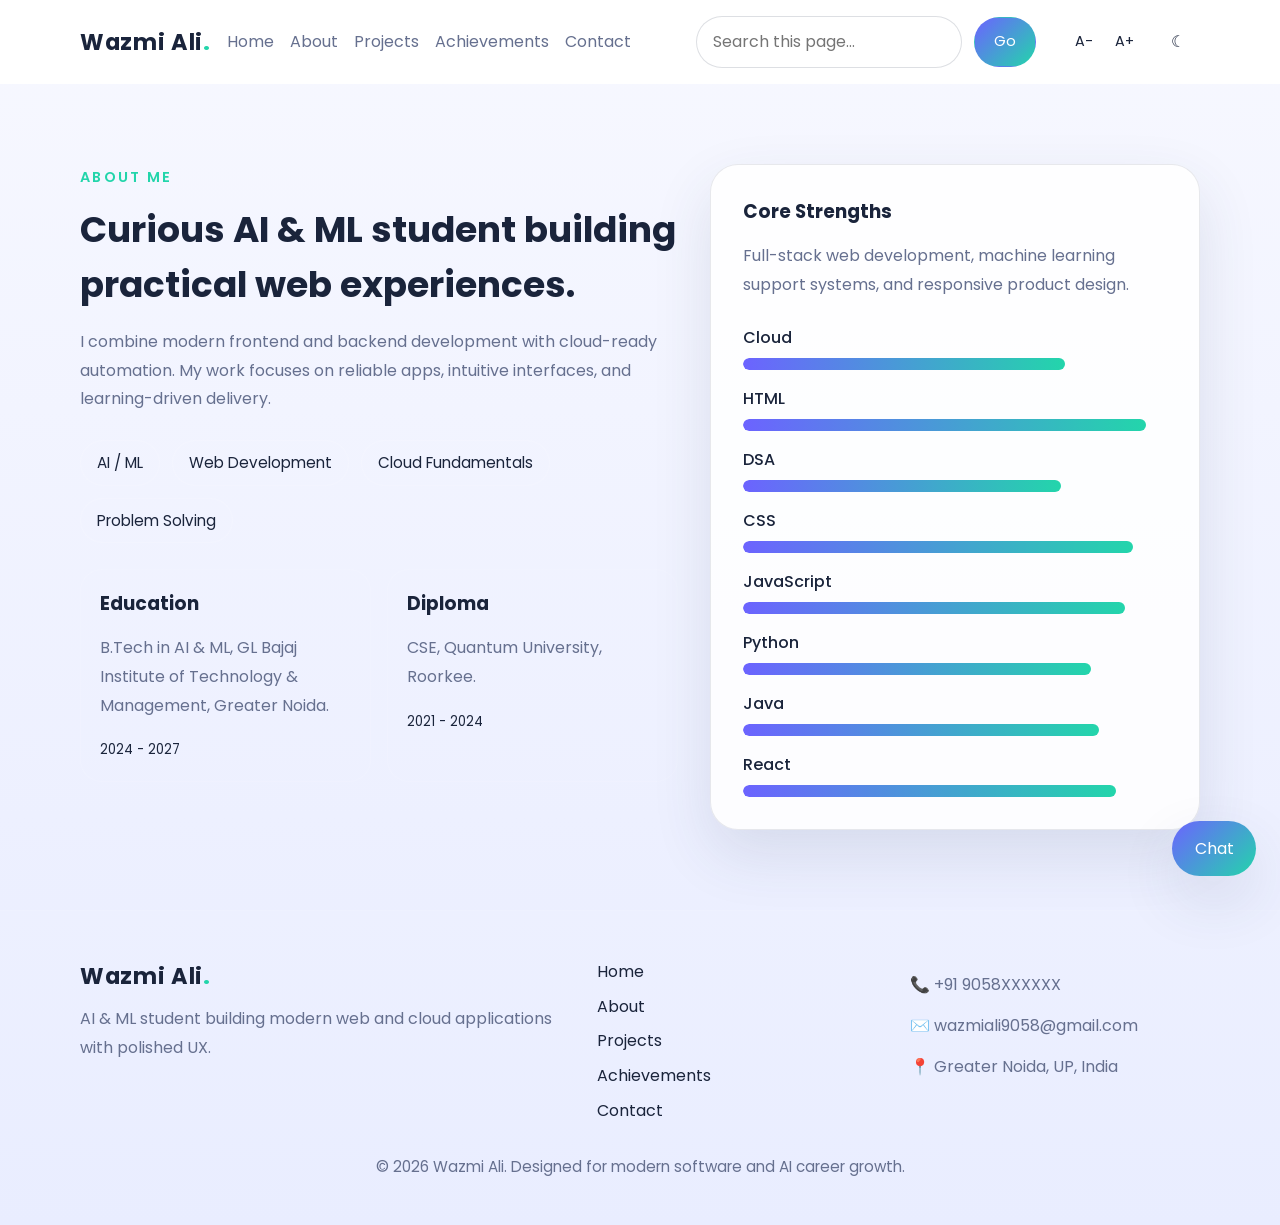
==== commit 6a471bde: "update" ====
--- a/about.html
+++ b/about.html
@@ -83,6 +83,14 @@
                                           product design.</p>
                               </div>
                               <div class="skill-chart">
+
+                                    <div class="skill-item">
+                                          <span>Cloud</span>
+                                          <div class="progress">
+                                                <div style="--width: 76%"></div>
+                                          </div>
+                                    </div>
+
                                     <div class="skill-item">
                                           <span>HTML</span>
                                           <div class="progress">
--- a/style.css
+++ b/style.css
@@ -1325,12 +1325,13 @@
             line-height: 1;
       }
 
-      .search-form,
+      /* .search-form,
       .font-controls,
       .theme-toggle,
       .nav-toggle {
             width: auto;
-      }
+            
+      } */
 
       .search-form,
       .font-controls,
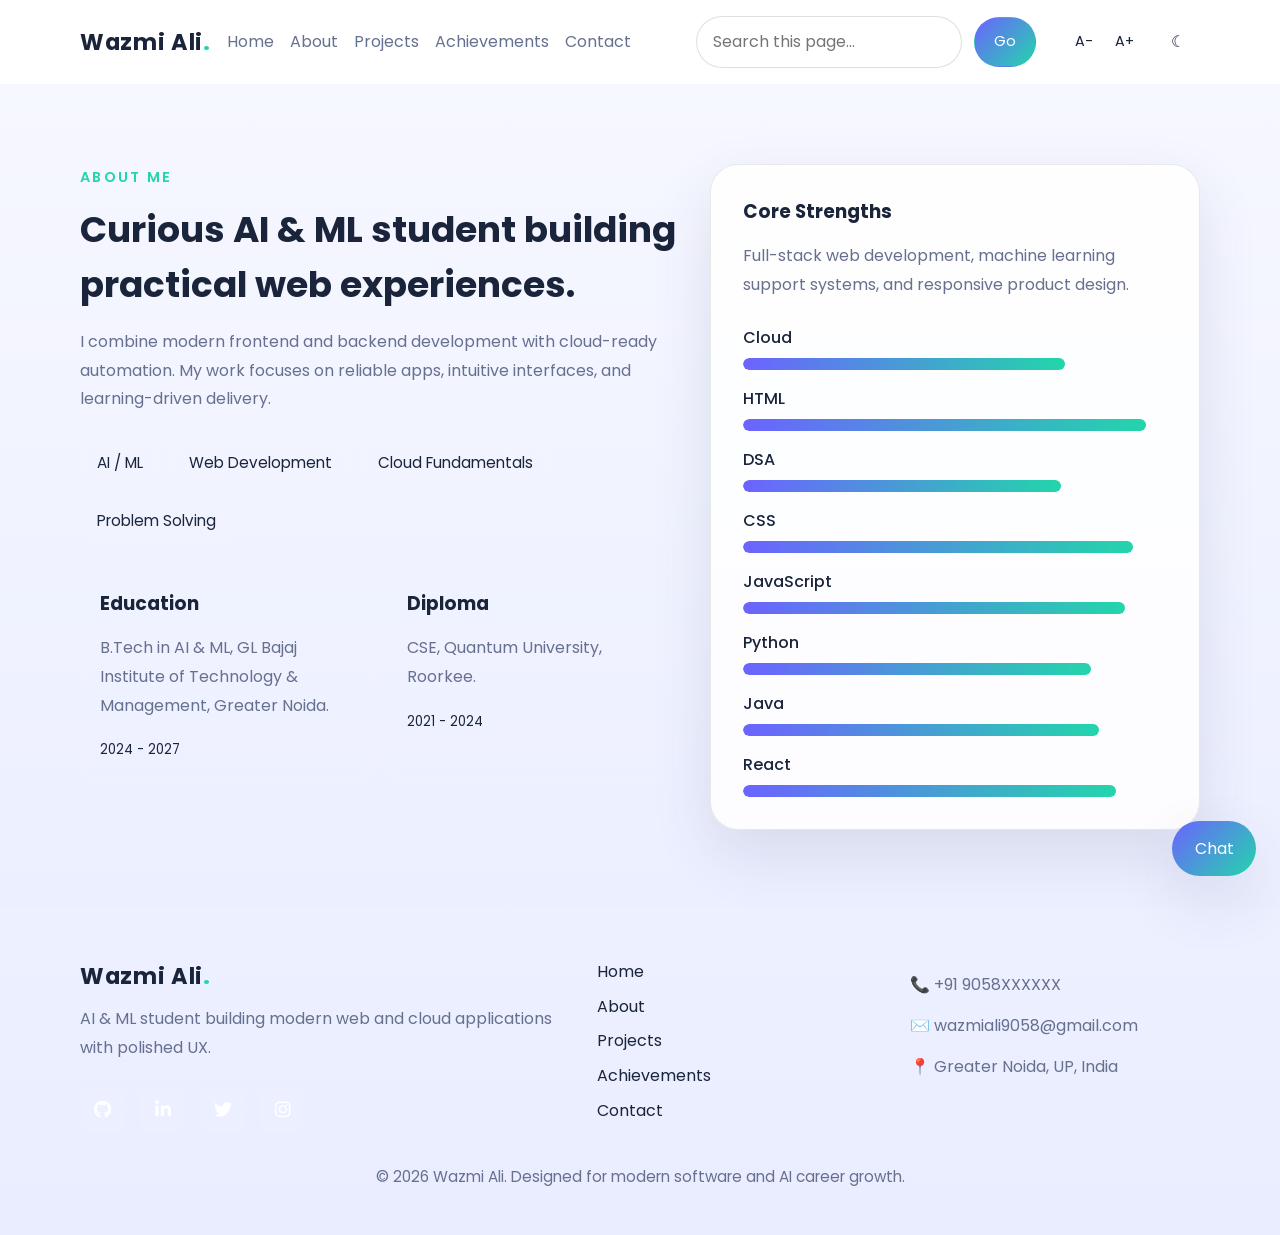
==== commit 58b24e9f: "Footer update add icons" ====
--- a/about.html
+++ b/about.html
@@ -9,6 +9,7 @@
       <link rel="preconnect" href="https://fonts.gstatic.com" crossorigin />
       <link href="https://fonts.googleapis.com/css2?family=Poppins:wght@300;400;500;600;700&family=Roboto:wght@300;400;500;700&display=swap"
             rel="stylesheet" />
+      <link rel="stylesheet" href="https://cdnjs.cloudflare.com/ajax/libs/font-awesome/6.5.2/css/all.min.css" />
       <link rel="stylesheet" href="style.css" />
 </head>
 
@@ -144,6 +145,16 @@
                   <div class="footer-brand">
                         <a href="index.html" class="brand">Wazmi Ali<span>.</span></a>
                         <p>AI & ML student building modern web and cloud applications with polished UX.</p>
+
+                        <br>
+
+                        <div class="social-icons">
+                              <a href="https://github.com/wazmiali" target="_blank"><i class="fab fa-github"></i></a>
+                              <a href="https://www.linkedin.com/in/wazmiali/" target="_blank"><i class="fab fa-linkedin-in"></i></a>
+                              <a href="https://twitter.com/wazmiali" target="_blank"><i class="fab fa-twitter"></i></a>
+                              <a href="https://instagram.com/wazmiali" target="_blank"><i
+                                          class="fab fa-instagram"></i></a>
+                        </div>
                   </div>
                   <div class="footer-links">
                         <a href="index.html">Home</a>
--- a/style.css
+++ b/style.css
@@ -969,6 +969,33 @@
       font-size: 0.95rem;
       text-align: center;
 }
+
+.social-icons {
+      display: flex;
+      gap: 15px;
+      flex-wrap: wrap;
+}
+
+.social-icons a {
+      width: 45px;
+      height: 45px;
+      display: flex;
+      align-items: center;
+      justify-content: center;
+      border-radius: 12px;
+      background: rgba(255, 255, 255, 0.06);
+      color: white;
+      text-decoration: none;
+      font-size: 18px;
+      transition: 0.3s ease;
+}
+
+.social-icons a:hover {
+      background: #38bdf8;
+      transform: translateY(-5px);
+}
+
+
 
 .contact-links {
       display: flex;
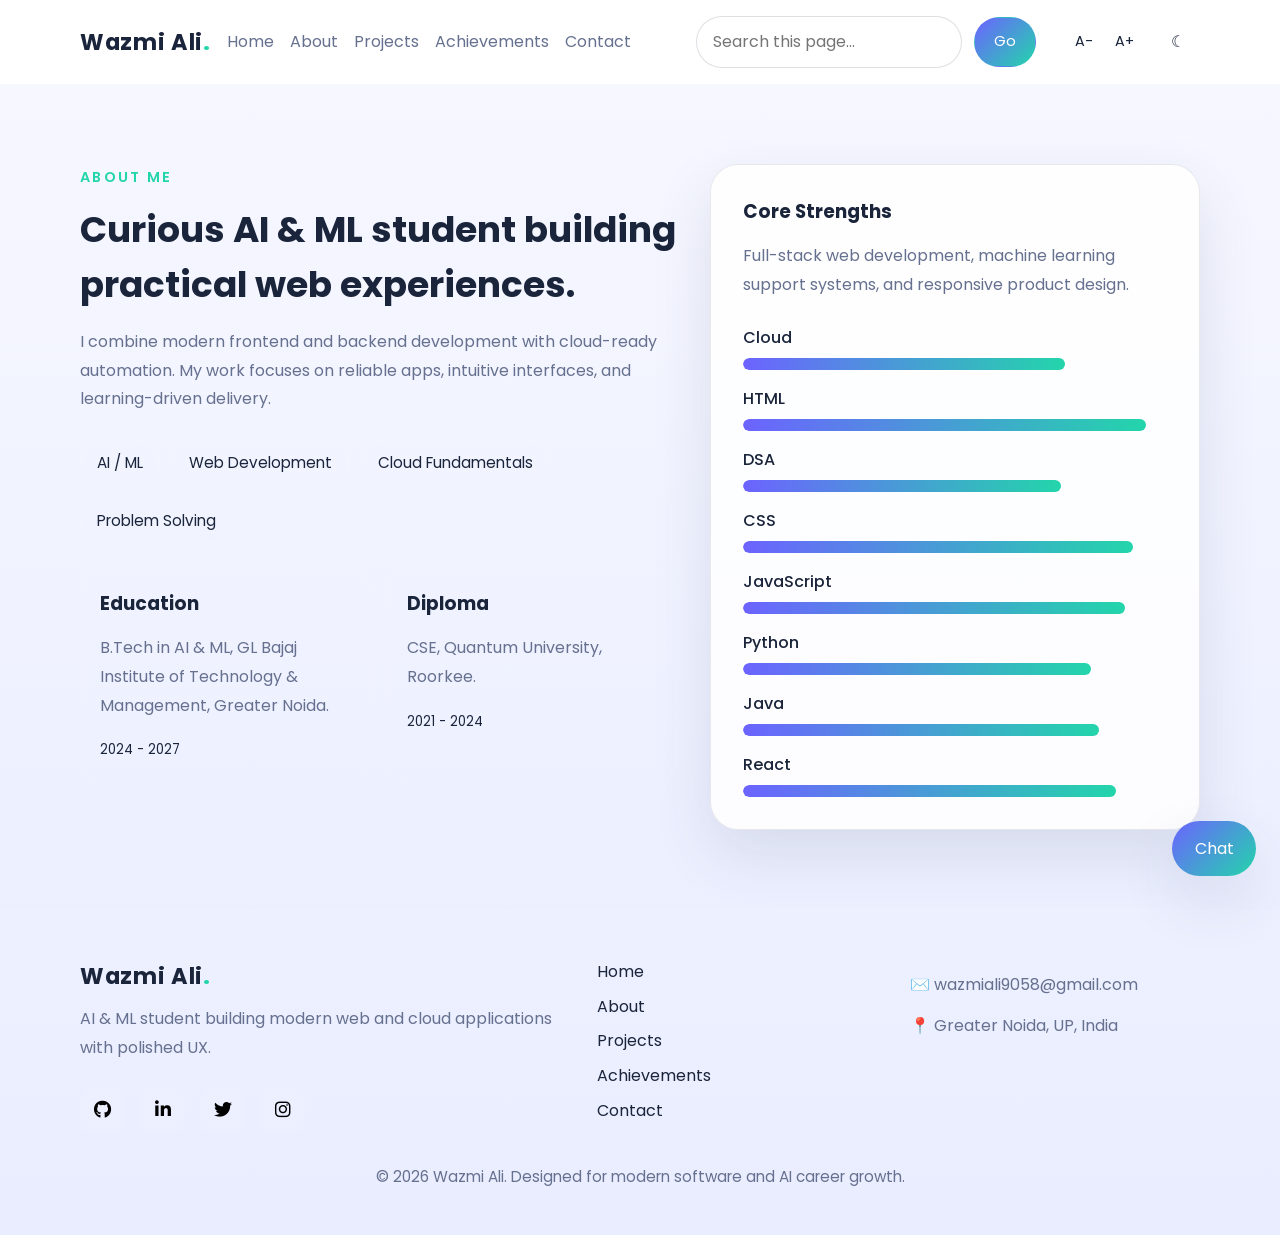
==== commit 9c9ea512: "Update about.html" ====
--- a/about.html
+++ b/about.html
@@ -164,7 +164,7 @@
                         <a href="contact.html">Contact</a>
                   </div>
                   <div class="footer-contact">
-                        <p>📞 +91 9058XXXXXX</p>
+                        <!-- <p>📞 +91 9058XXXXXX</p> -->
                         <p><a href="mailto:wazmiali9058@gmail.com">✉️ wazmiali9058@gmail.com</a></p>
                         <p>📍 Greater Noida, UP, India</p>
                   </div>
@@ -196,4 +196,4 @@
       <script src="script.js"></script>
 </body>
 
-</html>+</html>
--- a/style.css
+++ b/style.css
@@ -984,7 +984,7 @@
       justify-content: center;
       border-radius: 12px;
       background: rgba(255, 255, 255, 0.06);
-      color: white;
+      color: #000000;
       text-decoration: none;
       font-size: 18px;
       transition: 0.3s ease;
@@ -1675,4 +1675,4 @@
 .achievement-card,
 .github-work-card {
       min-width: 0;
-}+}
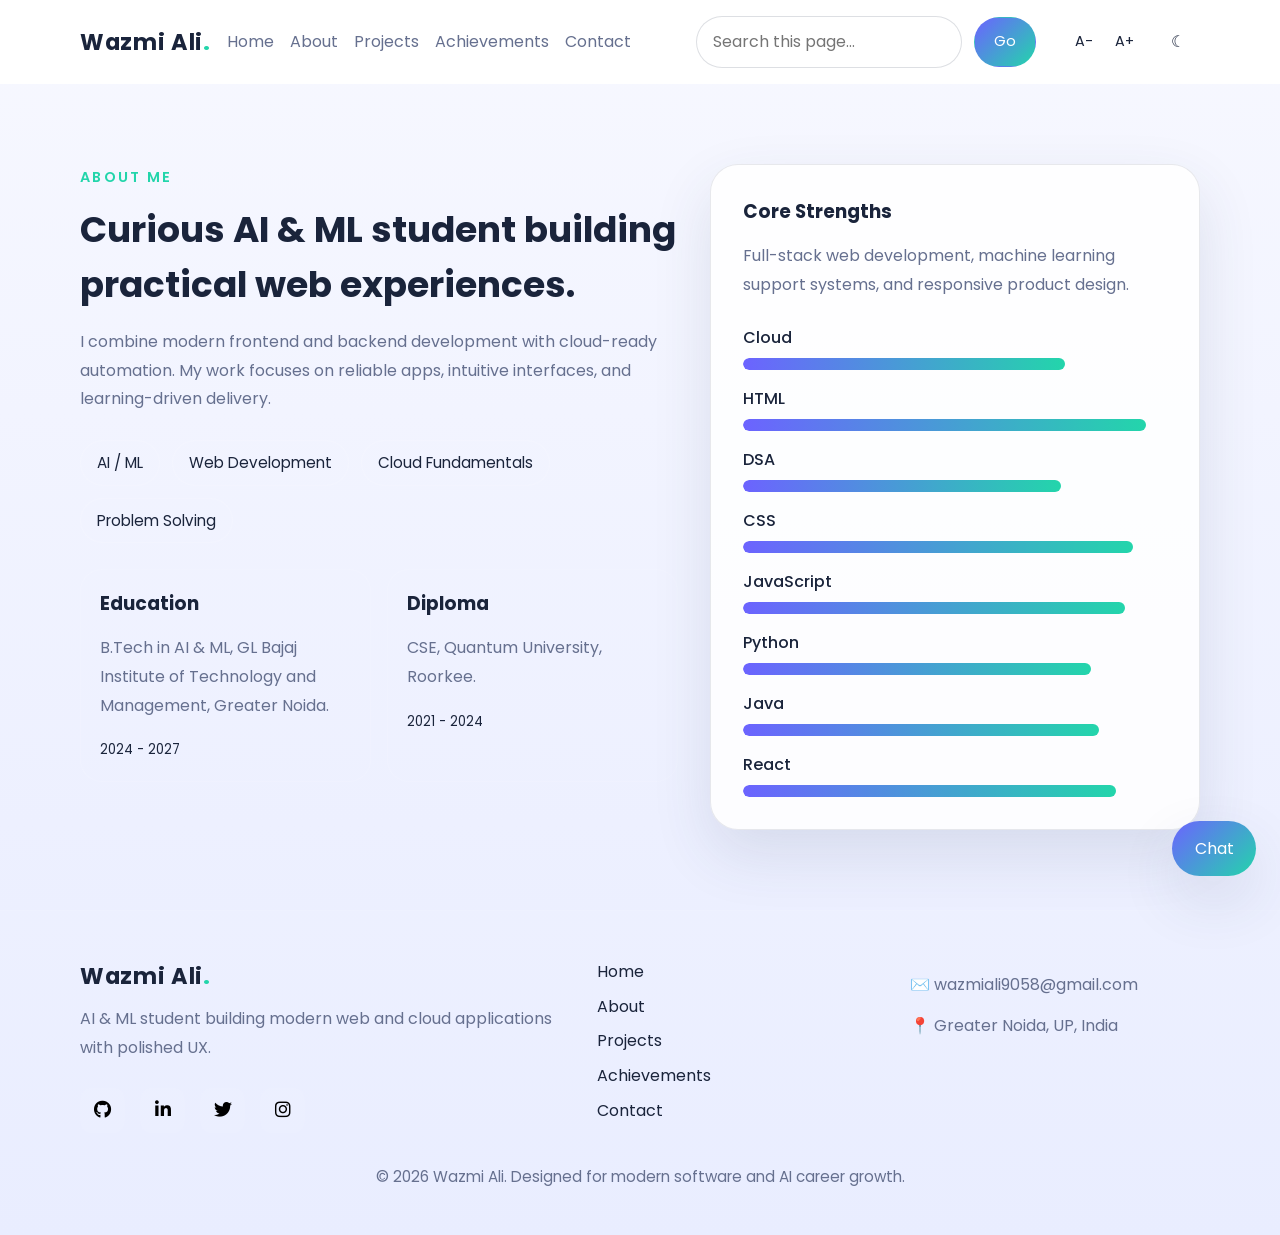
==== commit 1b7248ea: "Update about.html" ====
--- a/about.html
+++ b/about.html
@@ -66,7 +66,7 @@
                               <div class="about-stats">
                                     <div>
                                           <h3>Education</h3>
-                                          <p>B.Tech in AI & ML, GL Bajaj Institute of Technology & Management, Greater
+                                          <p>B.Tech in AI & ML, GL Bajaj Institute of Technology and Management, Greater
                                                 Noida.</p>
                                           <small>2024 - 2027</small>
                                     </div>
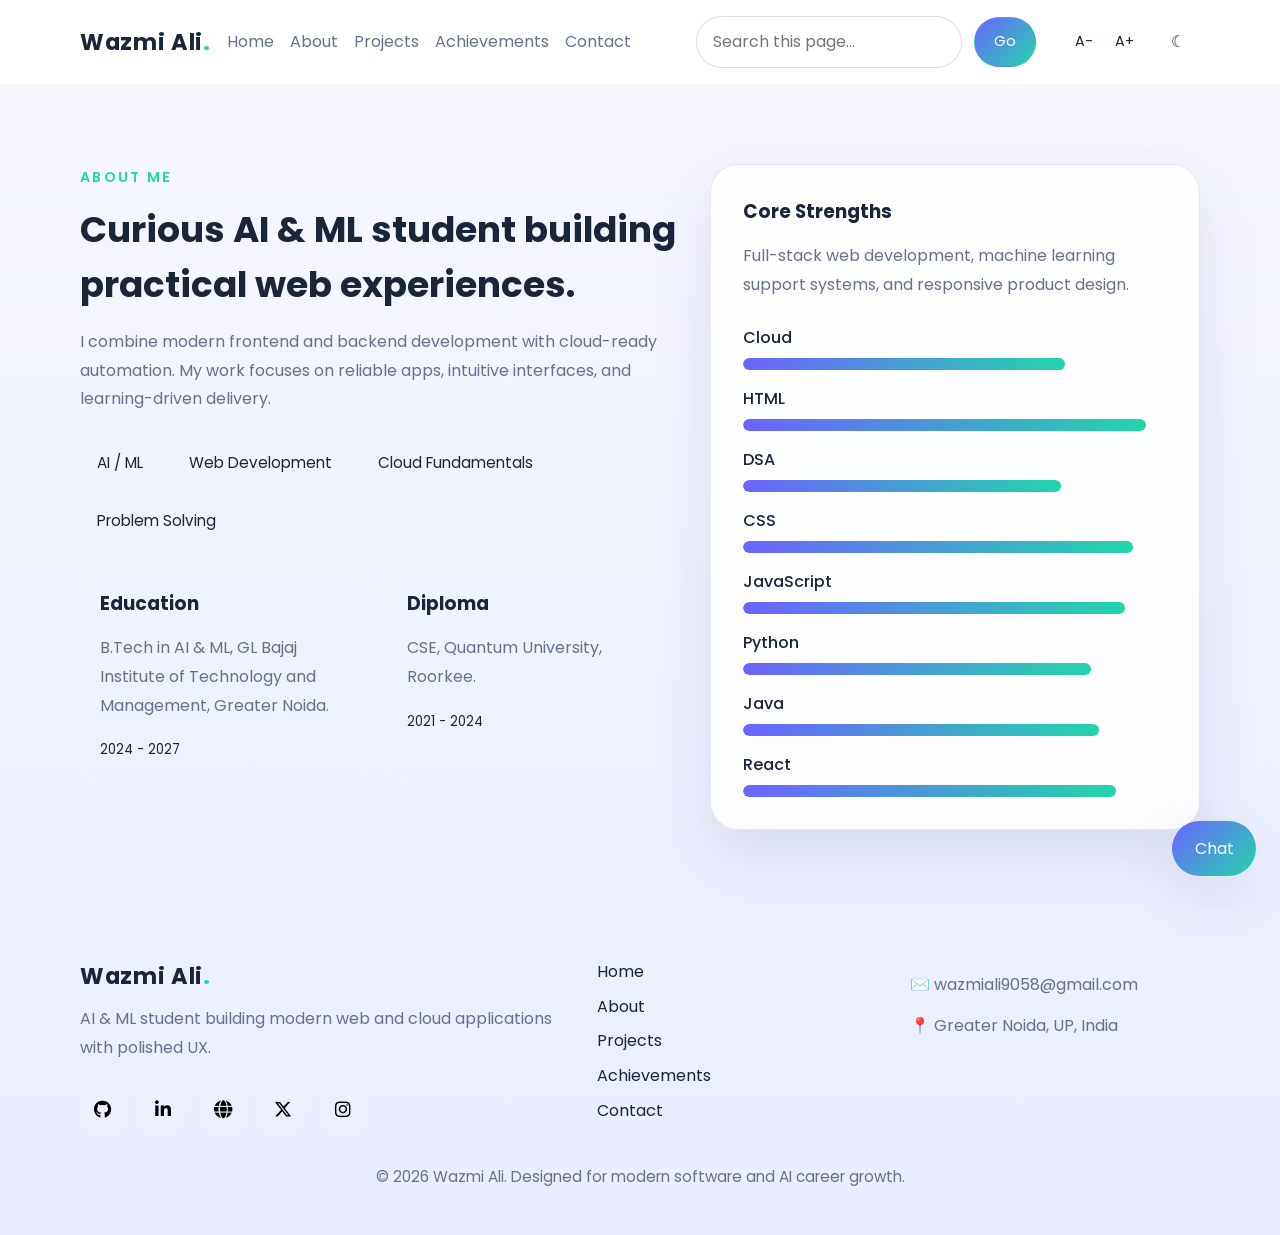
==== commit b6211da9: "Update about.html" ====
--- a/about.html
+++ b/about.html
@@ -150,8 +150,18 @@
 
                         <div class="social-icons">
                               <a href="https://github.com/wazmiali" target="_blank"><i class="fab fa-github"></i></a>
+                              
                               <a href="https://www.linkedin.com/in/wazmiali/" target="_blank"><i class="fab fa-linkedin-in"></i></a>
-                              <a href="https://twitter.com/wazmiali" target="_blank"><i class="fab fa-twitter"></i></a>
+                               <!-- Website Icon -->
+                              <a href="https://wazmidev.vercel.app/" target="_blank" rel="noopener noreferrer">
+                              <i class="fas fa-globe"></i>
+                              </a>                           
+
+                              <!-- X (Twitter) Icon -->
+                              <a href="https://x.com/wazmiali" target="_blank" rel="noopener noreferrer">
+                              <i class="fa-brands fa-x-twitter"></i>
+                              </a>
+                              
                               <a href="https://instagram.com/wazmiali" target="_blank"><i
                                           class="fab fa-instagram"></i></a>
                         </div>
